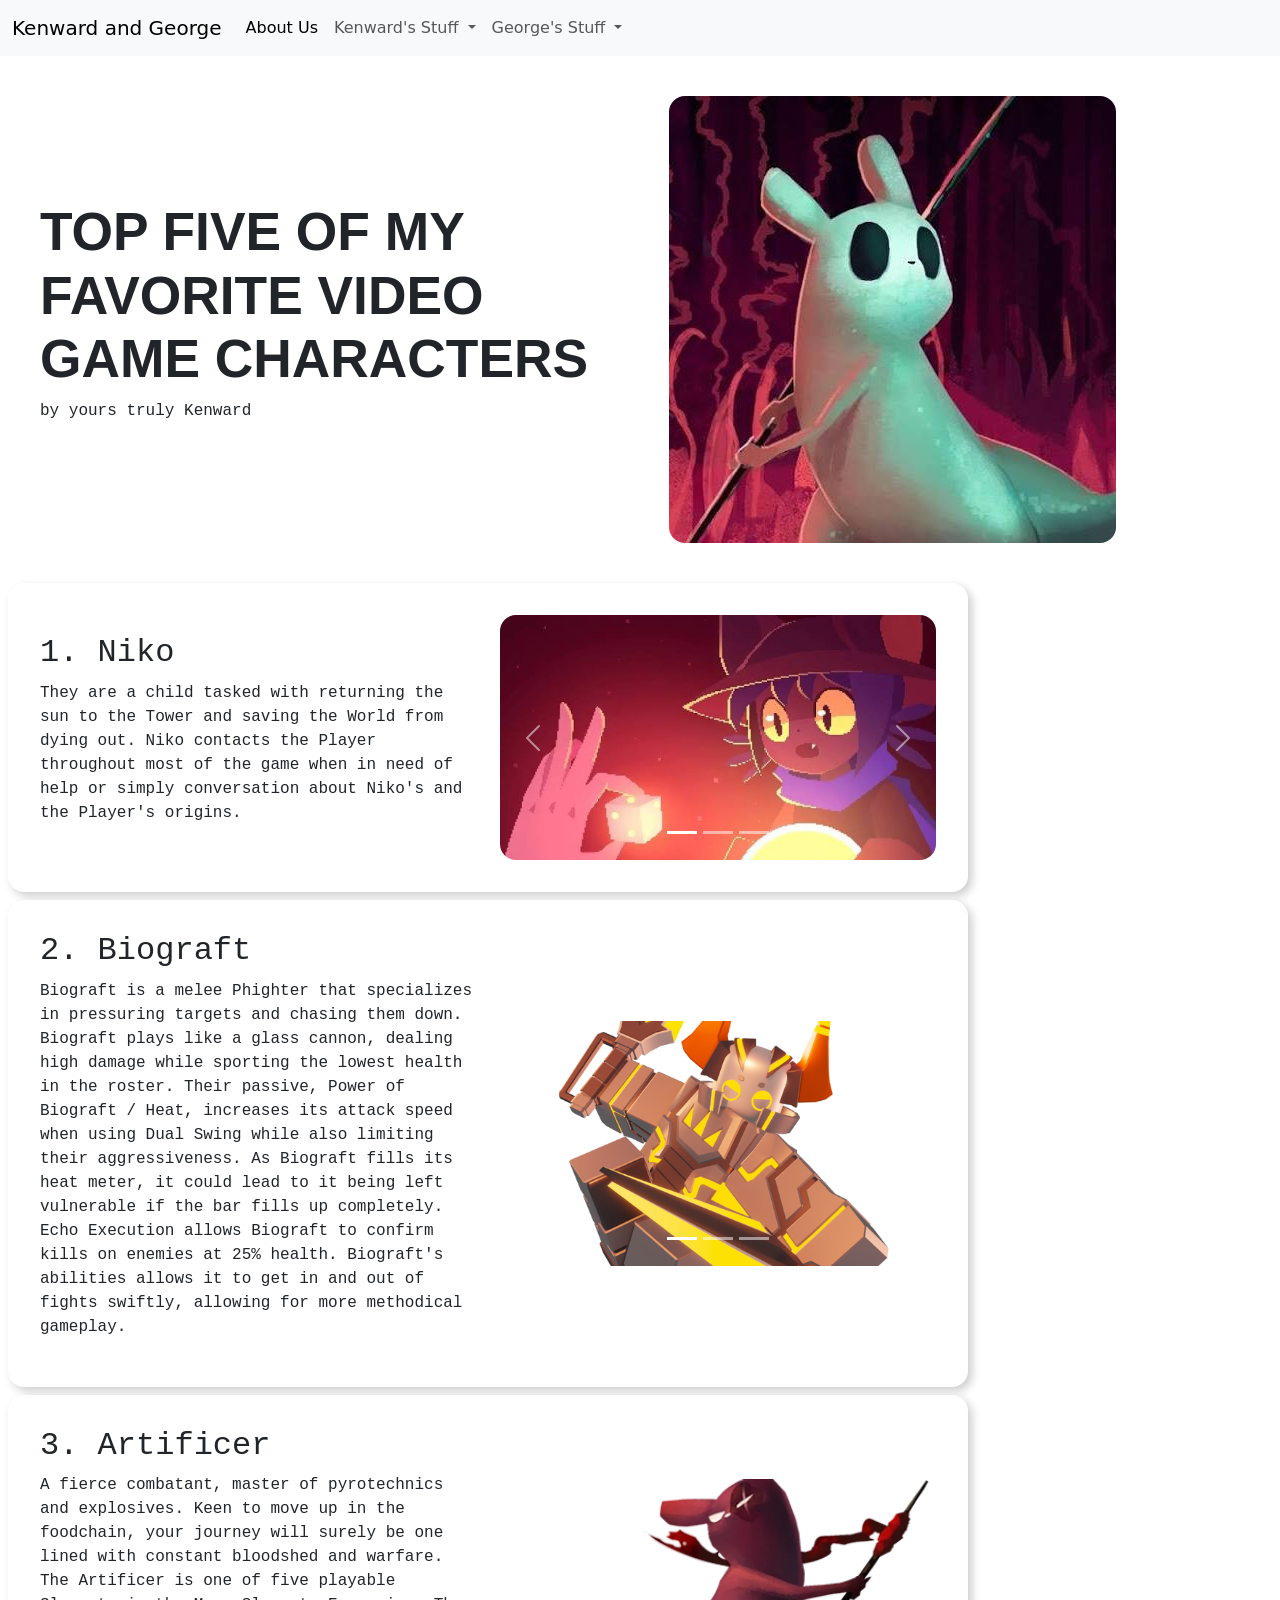
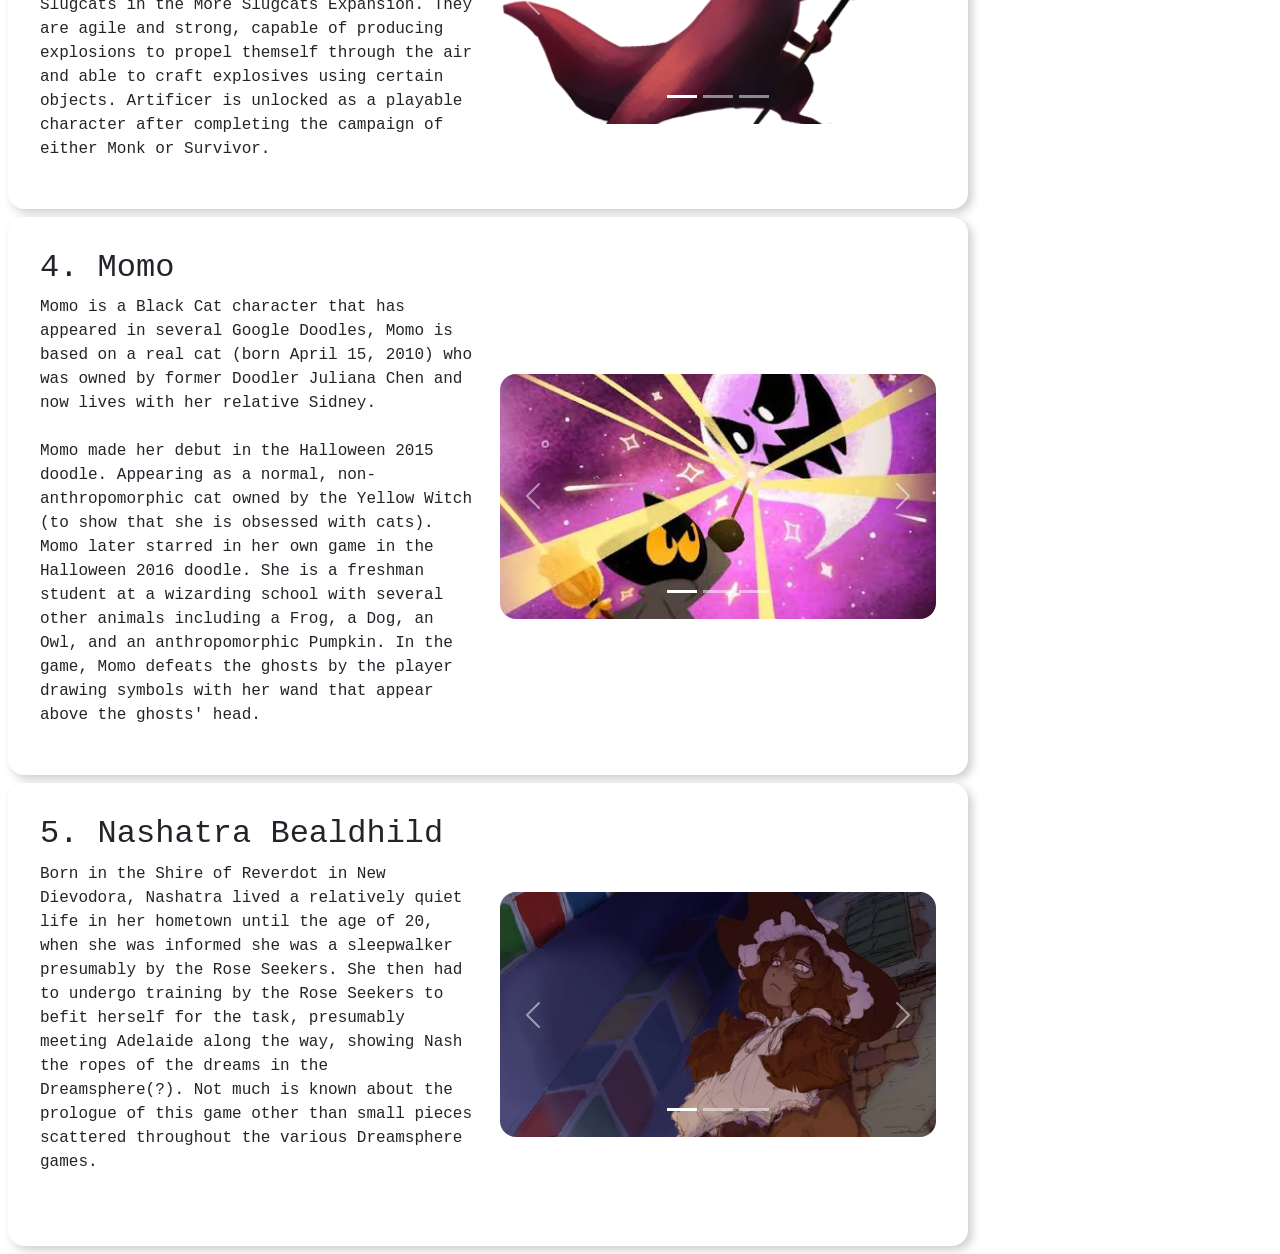
==== favorite_characters.html @ 8daac531 "MORE I NEED MORE" ====
<!doctype html>
<html lang="en">
  <head>
    <meta charset="UTF-8" />
    <meta name="viewport" content="width=device-width, initial-scale=1.0" />
    <title>Document</title>
    <!-- BOOTSTRAP -->
    <link
      href="https://cdn.jsdelivr.net/npm/bootstrap@5.3.8/dist/css/bootstrap.min.css"
      rel="stylesheet"
      integrity="sha384-sRIl4kxILFvY47J16cr9ZwB07vP4J8+LH7qKQnuqkuIAvNWLzeN8tE5YBujZqJLB"
      crossorigin="anonymous"
    />

    <!-- GOOGLE FONTS -->
    <link rel="preconnect" href="https://fonts.googleapis.com" />
    <link rel="preconnect" href="https://fonts.gstatic.com" crossorigin />
    <link
      href="https://fonts.googleapis.com/css2?family=Clarity+City:ital,wght@0,100..900;1,100..900&family=Inconsolata:wght@200..900&display=swap"
      rel="stylesheet"
    />

    <link rel="stylesheet" href="/stylesheets/layout.css" />
    <link rel="stylesheet" href="stylesheets/kenward.css" />
  </head>
  <body>
    <nav class="navbar navbar-expand-lg bg-body-tertiary">
      <div class="container-fluid">
        <a class="navbar-brand" href="/index.html">Kenward and George</a>
        <button
          class="navbar-toggler"
          type="button"
          data-bs-toggle="collapse"
          data-bs-target="#navbarSupportedContent"
          aria-controls="navbarSupportedContent"
          aria-expanded="false"
          aria-label="Toggle navigation"
        >
          <span class="navbar-toggler-icon"></span>
        </button>
        <div class="collapse navbar-collapse" id="navbarSupportedContent">
          <ul class="navbar-nav me-auto mb-2 mb-lg-0">
            <li class="nav-item">
              <a class="nav-link active" aria-current="page" href="#">About Us</a>
            </li>

            <li class="nav-item dropdown">
              <a
                class="nav-link dropdown-toggle"
                href="#"
                role="button"
                data-bs-toggle="dropdown"
                aria-expanded="false"
              >
                Kenward's Stuff
              </a>
              <ul class="dropdown-menu">
                <li><a class="dropdown-item" href="/phighting.html">Phighting Regions</a></li>
                <li><a class="dropdown-item" href="/favorite_characters.html">Top Five Favorite Characters</a></li>
                <li><a class="dropdown-item" href="#">Another action</a></li>
                <li><a class="dropdown-item" href="#">Another action</a></li>
              </ul>
            </li>

            <li class="nav-item dropdown">
              <a
                class="nav-link dropdown-toggle"
                href="#"
                role="button"
                data-bs-toggle="dropdown"
                aria-expanded="false"
              >
                George's Stuff
              </a>
              <ul class="dropdown-menu">
                <li><a class="dropdown-item" href="#">Action</a></li>
                <li><a class="dropdown-item" href="#">Another action</a></li>
                <li>
                  <a class="dropdown-item" href="#">Something else here</a>
                </li>
              </ul>
            </li>
          </ul>
        </div>
      </div>
    </nav>

    <div class="double-column container">
      <div class="center">
        <h1>TOP FIVE OF MY FAVORITE VIDEO GAME CHARACTERS</h1>
        <p>by yours truly Kenward</p>
      </div>
      <img src="/resources/rainworld.jpg" class="round" />
    </div>

    <div class="center">
      <div class="double-column container-fill fit-width space-evenly">
        <div class="center">
          <h2><b>1. Niko</b></h2>
          <p>
            They are a child tasked with returning the sun to the Tower and
            saving the World from dying out. Niko contacts the Player throughout
            most of the game when in need of help or simply conversation about
            Niko's and the Player's origins.
          </p>
        </div>
        <div id="carousel-1" class="carousel slide center">
          <div class="carousel-indicators">
            <button
              type="button"
              data-bs-target="#carousel-1"
              data-bs-slide-to="0"
              class="active"
              aria-current="true"
              aria-label="Slide 1"
            ></button>
            <button
              type="button"
              data-bs-target="#carousel-1"
              data-bs-slide-to="1"
              aria-label="Slide 2"
            ></button>
            <button
              type="button"
              data-bs-target="#carousel-1"
              data-bs-slide-to="2"
              aria-label="Slide 3"
            ></button>
          </div>
          <div class="carousel-inner">
            <div class="carousel-item active">
              <img
                src="resources/niko1.jpg"
                class="d-block w-100 carousel-image round"
              />
            </div>
            <div class="carousel-item">
              <img
                src="resources/niko2.jpg"
                class="d-block w-100 carousel-image round"
              />
            </div>
            <div class="carousel-item">
              <img
                src="/resources/niko3.png"
                class="d-block w-100 carousel-image round"
              />
            </div>
          </div>
          <button
            class="carousel-control-prev"
            type="button"
            data-bs-target="#carousel-1"
            data-bs-slide="prev"
          >
            <span class="carousel-control-prev-icon" aria-hidden="true"></span>
            <span class="visually-hidden">Previous</span>
          </button>
          <button
            class="carousel-control-next"
            type="button"
            data-bs-target="#carousel-1"
            data-bs-slide="next"
          >
            <span class="carousel-control-next-icon" aria-hidden="true"></span>
            <span class="visually-hidden">Next</span>
          </button>
        </div>
      </div>

      <div class="double-column container-fill fit-width space-evenly">
        <div class="center">
          <h2><b>2. Biograft</b></h2>
          <p>
            Biograft is a melee Phighter that specializes in pressuring targets
            and chasing them down. Biograft plays like a glass cannon, dealing
            high damage while sporting the lowest health in the roster. Their
            passive, Power of Biograft / Heat, increases its attack speed when
            using Dual Swing while also limiting their aggressiveness. As
            Biograft fills its heat meter, it could lead to it being left
            vulnerable if the bar fills up completely. Echo Execution allows
            Biograft to confirm kills on enemies at 25% health. Biograft's
            abilities allows it to get in and out of fights swiftly, allowing
            for more methodical gameplay.
          </p>
        </div>
        <div id="carousel-2" class="carousel slide center">
          <div class="carousel-indicators">
            <button
              type="button"
              data-bs-target="#carousel-2"
              data-bs-slide-to="0"
              class="active"
              aria-current="true"
              aria-label="Slide 1"
            ></button>
            <button
              type="button"
              data-bs-target="#carousel-2"
              data-bs-slide-to="1"
              aria-label="Slide 2"
            ></button>
            <button
              type="button"
              data-bs-target="#carousel-2"
              data-bs-slide-to="2"
              aria-label="Slide 3"
            ></button>
          </div>
          <div class="carousel-inner">
            <div class="carousel-item active">
              <img
                src="resources/Render_Biograft.jpg"
                class="d-block w-100 carousel-image round"
              />
            </div>
            <div class="carousel-item">
              <img
                src="resources/biograft2.jpg"
                class="d-block w-100 carousel-image round"
              />
            </div>
            <div class="carousel-item">
              <img
                src="/resources/biograft3.jpg"
                class="d-block w-100 carousel-image round"
              />
            </div>
          </div>
          <button
            class="carousel-control-prev"
            type="button"
            data-bs-target="#carousel-2"
            data-bs-slide="prev"
          >
            <span class="carousel-control-prev-icon" aria-hidden="true"></span>
            <span class="visually-hidden">Previous</span>
          </button>
          <button
            class="carousel-control-next"
            type="button"
            data-bs-target="#carousel-2"
            data-bs-slide="next"
          >
            <span class="carousel-control-next-icon" aria-hidden="true"></span>
            <span class="visually-hidden">Next</span>
          </button>
        </div>
      </div>

      <div class="double-column container-fill fit-width space-evenly">
        <div>
          <h2><b>3. Artificer</b></h2>
          <p>
            A fierce combatant, master of pyrotechnics and explosives. Keen to
            move up in the foodchain, your journey will surely be one lined with
            constant bloodshed and warfare. The Artificer is one of five
            playable Slugcats in the More Slugcats Expansion. They are agile and
            strong, capable of producing explosions to propel themself through
            the air and able to craft explosives using certain objects.
            Artificer is unlocked as a playable character after completing the
            campaign of either Monk or Survivor.
          </p>
        </div>
        <div id="carousel-3" class="carousel slide center">
          <div class="carousel-indicators">
            <button
              type="button"
              data-bs-target="#carousel-3"
              data-bs-slide-to="0"
              class="active"
              aria-current="true"
              aria-label="Slide 1"
            ></button>
            <button
              type="button"
              data-bs-target="#carousel-3"
              data-bs-slide-to="1"
              aria-label="Slide 2"
            ></button>
            <button
              type="button"
              data-bs-target="#carousel-3"
              data-bs-slide-to="2"
              aria-label="Slide 3"
            ></button>
          </div>
          <div class="carousel-inner">
            <div class="carousel-item active">
              <img
                src="resources/artificer1.webp"
                class="d-block w-100 carousel-image round"
              />
            </div>
            <div class="carousel-item">
              <img
                src="resources/artificer2.webp"
                class="d-block w-100 carousel-image round"
              />
            </div>
            <div class="carousel-item">
              <img
                src="/resources/artificer3.jpg"
                class="d-block w-100 carousel-image round"
              />
            </div>
          </div>
          <button
            class="carousel-control-prev"
            type="button"
            data-bs-target="#carousel-3"
            data-bs-slide="prev"
          >
            <span class="carousel-control-prev-icon" aria-hidden="true"></span>
            <span class="visually-hidden">Previous</span>
          </button>
          <button
            class="carousel-control-next"
            type="button"
            data-bs-target="#carousel-3"
            data-bs-slide="next"
          >
            <span class="carousel-control-next-icon" aria-hidden="true"></span>
            <span class="visually-hidden">Next</span>
          </button>
        </div>
      </div>

      <div class="double-column container-fill fit-width space-evenly">
        <div>
          <h2><b>4. Momo</b></h2>
          <p>
            Momo is a Black Cat character that has appeared in several Google
            Doodles, Momo is based on a real cat (born April 15, 2010) who was
            owned by former Doodler Juliana Chen and now lives with her relative
            Sidney.
            <br /><br />
            Momo made her debut in the Halloween 2015 doodle. Appearing as a
            normal, non-anthropomorphic cat owned by the Yellow Witch (to show
            that she is obsessed with cats). Momo later starred in her own game
            in the Halloween 2016 doodle. She is a freshman student at a
            wizarding school with several other animals including a Frog, a Dog,
            an Owl, and an anthropomorphic Pumpkin. In the game, Momo defeats
            the ghosts by the player drawing symbols with her wand that appear
            above the ghosts' head.
          </p>
        </div>
        <div id="carousel-4" class="carousel slide center">
          <div class="carousel-indicators">
            <button
              type="button"
              data-bs-target="#carousel-4"
              data-bs-slide-to="0"
              class="active"
              aria-current="true"
              aria-label="Slide 1"
            ></button>
            <button
              type="button"
              data-bs-target="#carousel-4"
              data-bs-slide-to="1"
              aria-label="Slide 2"
            ></button>
            <button
              type="button"
              data-bs-target="#carousel-4"
              data-bs-slide-to="2"
              aria-label="Slide 3"
            ></button>
          </div>
          <div class="carousel-inner">
            <div class="carousel-item active">
              <img
                src="resources/momo1.jpg"
                class="d-block w-100 carousel-image round"
              />
            </div>
            <div class="carousel-item">
              <img
                src="resources/momo2.jpg"
                class="d-block w-100 carousel-image round"
              />
            </div>
            <div class="carousel-item">
              <img
                src="/resources/momo3.jpg"
                class="d-block w-100 carousel-image round"
              />
            </div>
          </div>
          <button
            class="carousel-control-prev"
            type="button"
            data-bs-target="#carousel-4"
            data-bs-slide="prev"
          >
            <span class="carousel-control-prev-icon" aria-hidden="true"></span>
            <span class="visually-hidden">Previous</span>
          </button>
          <button
            class="carousel-control-next"
            type="button"
            data-bs-target="#carousel-4"
            data-bs-slide="next"
          >
            <span class="carousel-control-next-icon" aria-hidden="true"></span>
            <span class="visually-hidden">Next</span>
          </button>
        </div>
      </div>

      <div class="double-column container-fill fit-width space-evenly">
        <div>
          <h2><b>5. Nashatra Bealdhild</b></h2>
          <p>
            Born in the Shire of Reverdot in New Dievodora, Nashatra lived a
            relatively quiet life in her hometown until the age of 20, when she
            was informed she was a sleepwalker presumably by the Rose Seekers.
            She then had to undergo training by the Rose Seekers to befit
            herself for the task, presumably meeting Adelaide along the way,
            showing Nash the ropes of the dreams in the Dreamsphere(?). Not much
            is known about the prologue of this game other than small pieces
            scattered throughout the various Dreamsphere games.
            <br /><br />
          </p>
        </div>
        <div id="carousel-5" class="carousel slide center">
          <div class="carousel-indicators">
            <button
              type="button"
              data-bs-target="#carousel-5"
              data-bs-slide-to="0"
              class="active"
              aria-current="true"
              aria-label="Slide 1"
            ></button>
            <button
              type="button"
              data-bs-target="#carousel-5"
              data-bs-slide-to="1"
              aria-label="Slide 2"
            ></button>
            <button
              type="button"
              data-bs-target="#carousel-5"
              data-bs-slide-to="2"
              aria-label="Slide 3"
            ></button>
          </div>
          <div class="carousel-inner">
            <div class="carousel-item active">
              <img
                src="resources/nash1.png"
                class="d-block w-100 carousel-image round"
              />
            </div>
            <div class="carousel-item">
              <img
                src="resources/nash2.jpg"
                class="d-block w-100 carousel-image round"
              />
            </div>
            <div class="carousel-item">
              <img
                src="/resources/nash3.jpg"
                class="d-block w-100 carousel-image round"
              />
            </div>
          </div>
          <button
            class="carousel-control-prev"
            type="button"
            data-bs-target="#carousel-5"
            data-bs-slide="prev"
          >
            <span class="carousel-control-prev-icon" aria-hidden="true"></span>
            <span class="visually-hidden">Previous</span>
          </button>
          <button
            class="carousel-control-next"
            type="button"
            data-bs-target="#carousel-5"
            data-bs-slide="next"
          >
            <span class="carousel-control-next-icon" aria-hidden="true"></span>
            <span class="visually-hidden">Next</span>
          </button>
        </div>
      </div>
    </div>

    <script
      src="https://cdn.jsdelivr.net/npm/bootstrap@5.3.8/dist/js/bootstrap.bundle.min.js"
      integrity="sha384-FKyoEForCGlyvwx9Hj09JcYn3nv7wiPVlz7YYwJrWVcXK/BmnVDxM+D2scQbITxI"
      crossorigin="anonymous"
    ></script>
  </body>
</html>
---- stylesheets/layout.css ----
/* ---------------- */
/* reusable classes */
/* ---------------- */
.double-column {
    display: flex;
    gap: 0.5rem;
}

.space-evenly > div {
    flex: 1 1 0;
    min-width: 0;
}

.container, .container-fill {
    margin: 0.5rem;
    padding: 2rem; 
    gap: 1.5rem;
}

.container-fill {
    background-color: white;
    border-radius: 1rem;
    box-shadow: 4px 4px 10px 0px rgba(0, 0, 0, 0.2);
}

.fit-width {
    width: 75vw;
}

.round {
    border-radius: 1rem;
}

.outline {
    border: 0.05rem solid #898989;
}

.scrollable {
    scrollbar-width: thin;
    scrollbar-color: #646464 transparent;
    overflow-y: auto;
    overflow-x: hidden;
    box-sizing: border-box;
}

.center {
    place-self: center;
    height: fit-content;
    width: fit-content;
}

.shrink {
    transform: scale(0.8);
}

/* --------- */
/* alignment */
/* --------- */
.textalign-left {
    text-align: left;
}

.textalign-right {
    text-align: right;
}

.textalign-center {
    text-align: center;
}

.halign-middle-center, .halign-middle-space {
    display: flex;
    align-items: center;
}

.valign-middle-center, .valign-middle-space {
    display: flex;
    flex-direction: column;
}

.valign-middle-center, .halign-middle-center {
    justify-content: center;
}

.valign-middle-space, .halign-middle-space {
    justify-content: space-between;
}
---- stylesheets/kenward.css ----
h1 {
    font-family: "Work Sans", sans-serif;
    font-optical-sizing: auto;
    font-weight: 700;
    font-style: normal;
    font-size: 40pt;
}

h2, p {
    font-family: "Roboto Mono", monospace;
    font-optical-sizing: auto;
    font-weight: 200;
    font-style: normal;
}

.hero-screen {
    padding: 4rem;
    height: 105vh;
    width: 100vw;
    background-color: #aaaaaa;
    display: flex;
    justify-content: center;
    align-items: center;
}

.back-layer {
    color: white;
    z-index: 1;
    opacity: 0.75;
}

.images-layer {
    place-self: center;
    position: absolute;
    bottom: 7rem;

    display: flex;
    justify-content: center;

    z-index: 2;
    filter: grayscale(95%);
    width: 3rem;
    height: 15rem;
}

.text-layer {
    color: white;
    z-index: 3;
    position: absolute;
    top: 38rem;
    left: 12.5rem;
}

.symbols {
    filter: contrast(0%);
}

.title {
    font-size: 150pt;
}

.carousel-image {
  width: 100%;
  max-height: 50rem; 
  
  aspect-ratio: 16 / 9;
  object-fit: cover;
}
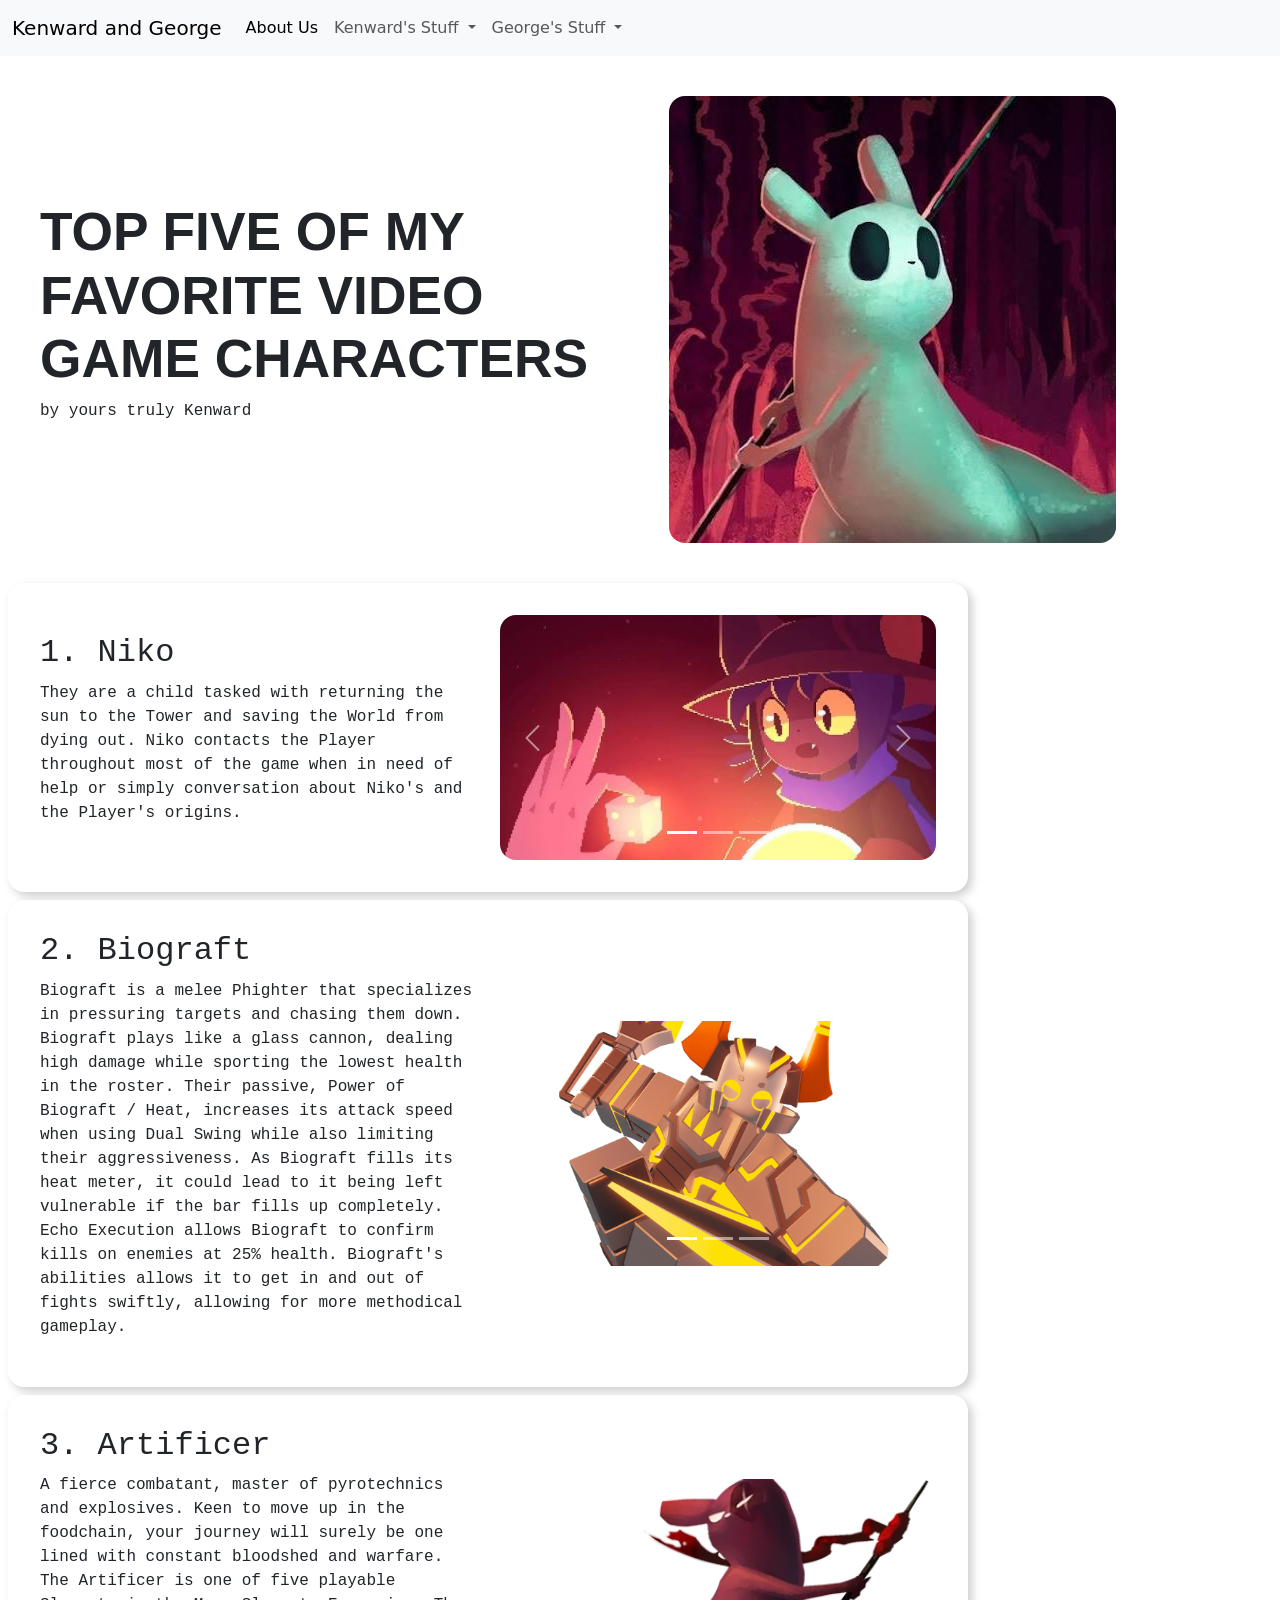
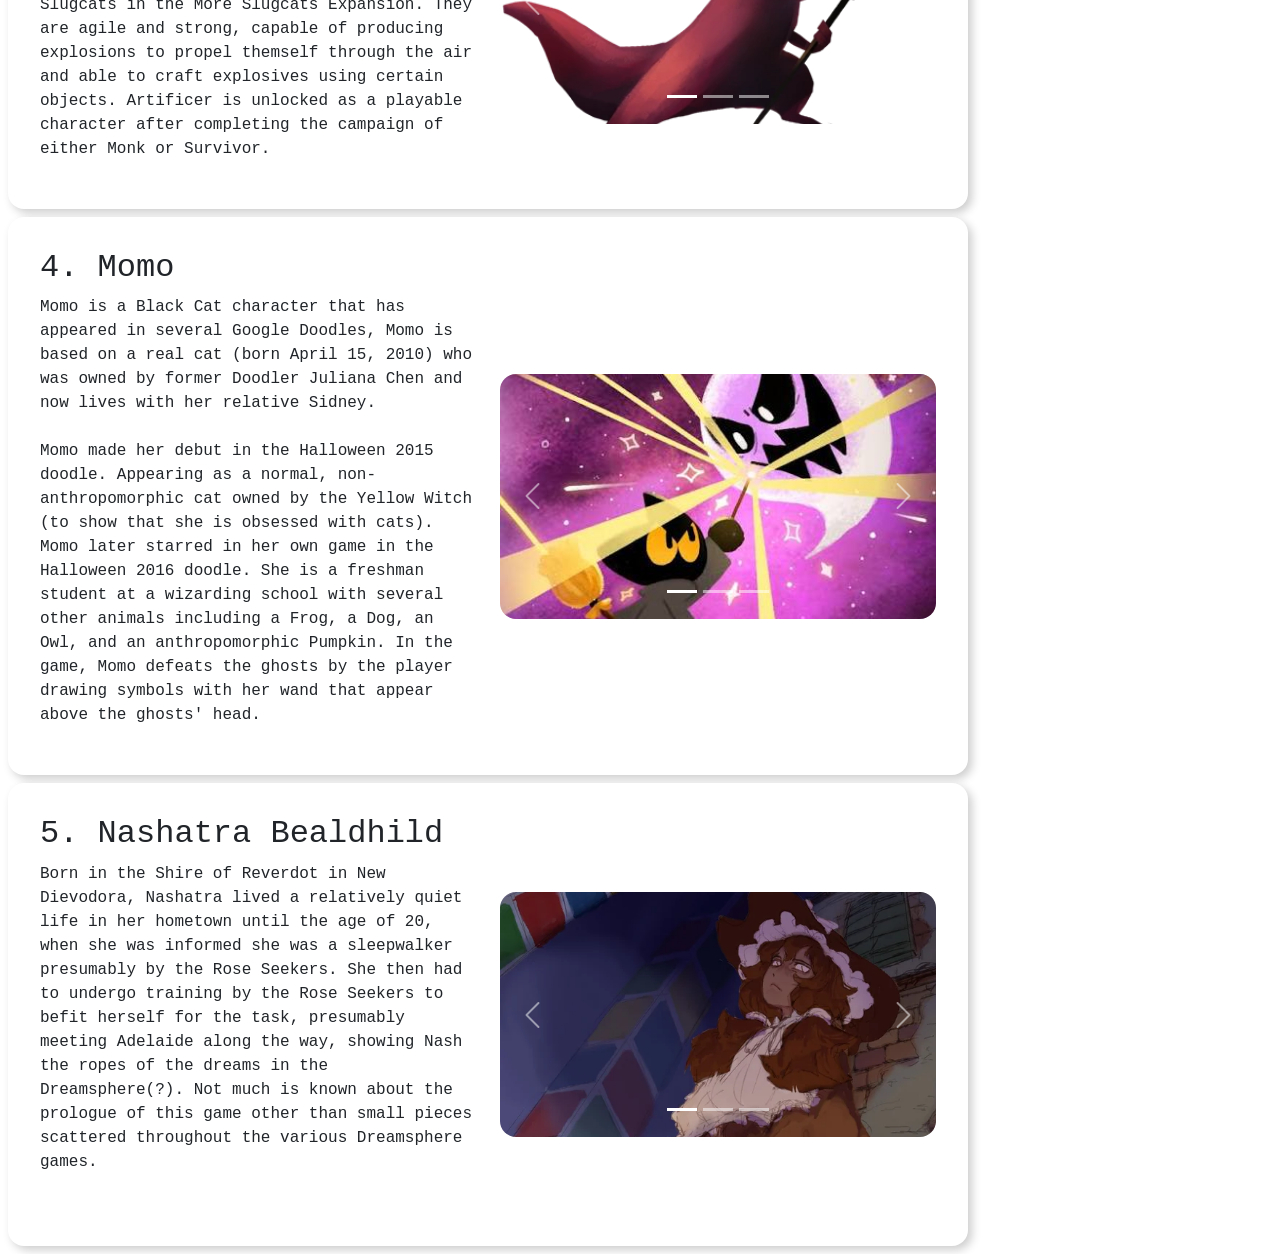
==== commit 8347ad1e: "oh my days brah" ====
--- a/favorite_characters.html
+++ b/favorite_characters.html
@@ -41,7 +41,9 @@
         <div class="collapse navbar-collapse" id="navbarSupportedContent">
           <ul class="navbar-nav me-auto mb-2 mb-lg-0">
             <li class="nav-item">
-              <a class="nav-link active" aria-current="page" href="#">About Us</a>
+              <a class="nav-link active" aria-current="page" href="/about_us.html"
+                >About Us</a
+              >
             </li>
 
             <li class="nav-item dropdown">
@@ -55,10 +57,26 @@
                 Kenward's Stuff
               </a>
               <ul class="dropdown-menu">
-                <li><a class="dropdown-item" href="/phighting.html">Phighting Regions</a></li>
-                <li><a class="dropdown-item" href="/favorite_characters.html">Top Five Favorite Characters</a></li>
-                <li><a class="dropdown-item" href="#">Another action</a></li>
-                <li><a class="dropdown-item" href="#">Another action</a></li>
+                <li>
+                  <a class="dropdown-item" href="/phighting.html"
+                    >Phighting Regions</a
+                  >
+                </li>
+                <li>
+                  <a class="dropdown-item" href="/favorite_characters.html"
+                    >Top Five Favorite Characters</a
+                  >
+                </li>
+                <li>
+                  <a class="dropdown-item" href="/favorite_games.html"
+                    >Top Five Favorite Games</a
+                  >
+                </li>
+                <li>
+                  <a class="dropdown-item" href="/brickbattle.html"
+                    >Brickbattle</a
+                  >
+                </li>
               </ul>
             </li>
 
--- a/stylesheets/layout.css
+++ b/stylesheets/layout.css
@@ -1,12 +1,24 @@
 /* ---------------- */
 /* reusable classes */
 /* ---------------- */
+.white-text {
+    background: linear-gradient(to bottom right, #ffffff, #c9c9c9);
+    -webkit-background-clip: text;
+    background-clip: text;
+    -webkit-text-fill-color: transparent;
+    color: transparent;
+}
+
+.text-outline {
+    -webkit-text-stroke: 0.005em black; 
+}
+
 .double-column {
     display: flex;
     gap: 0.5rem;
 }
 
-.space-evenly > div {
+.space-evenly * {
     flex: 1 1 0;
     min-width: 0;
 }
@@ -15,6 +27,15 @@
     margin: 0.5rem;
     padding: 2rem; 
     gap: 1.5rem;
+}
+
+.less-spacing {
+    margin: 0;
+    padding: 0.5rem;
+}
+
+.no-gap {
+    gap: 0;
 }
 
 .container-fill {
@@ -53,6 +74,15 @@
     transform: scale(0.8);
 }
 
+.button-link > a {
+    text-decoration: none; 
+    color: inherit;
+}
+
+.smaller-h1 h1 {
+    font-size: 30pt;
+}
+
 /* --------- */
 /* alignment */
 /* --------- */
--- a/stylesheets/kenward.css
+++ b/stylesheets/kenward.css
@@ -21,6 +21,13 @@
     display: flex;
     justify-content: center;
     align-items: center;
+}
+
+.brickbattle-bg {
+    background-image: url(/resources/crossroads.png);
+    background-repeat: no-repeat;
+    background-position: center;
+    background-size: cover;
 }
 
 .back-layer {
@@ -60,9 +67,70 @@
 }
 
 .carousel-image {
-  width: 100%;
-  max-height: 50rem; 
+    width: 100%;
+    max-height: 50rem; 
   
-  aspect-ratio: 16 / 9;
-  object-fit: cover;
+    aspect-ratio: 16 / 9;
+    object-fit: cover;
+}
+
+.icon-button button {
+    margin: 0;
+    padding: 0.5rem;
+    border-radius: 1rem;
+    border: 0.05rem solid #898989;
+    gap: 1.5rem;
+}
+
+.icon-image img {
+    width: 5rem;
+    height: 5rem;
+  
+    aspect-ratio: 1 / 1;
+    object-fit: cover;
+}
+
+.text-and-image {
+    margin: 0.5rem;
+    padding: 2rem; 
+    gap: 1.5rem;
+
+    background-color: white;
+    border-radius: 1rem;
+    box-shadow: 4px 4px 10px 0px rgba(0, 0, 0, 0.2);
+
+    place-self: center;
+    height: fit-content;
+    width: 75vw;
+}
+
+.tab-pane.text-and-image.show.active {
+    display: flex;
+    flex-direction: row;
+    align-items: center;
+}
+
+.text-and-image > div {
+    flex: 1 1 0;
+    min-width: 0;
+}
+
+.text-and-image > img {
+    width: 10rem;
+    height: 10rem;
+  
+    aspect-ratio: 1 / 1;
+    object-fit: cover;
+}
+
+.thumbnail {
+    width: 100%;
+    max-width: 35rem;
+    aspect-ratio: 16 / 9;
+    object-fit: cover;
+    display: block;  
+}
+
+.roblox-bg {
+    background-image: url(resources/roblox-background.webp);
 }
